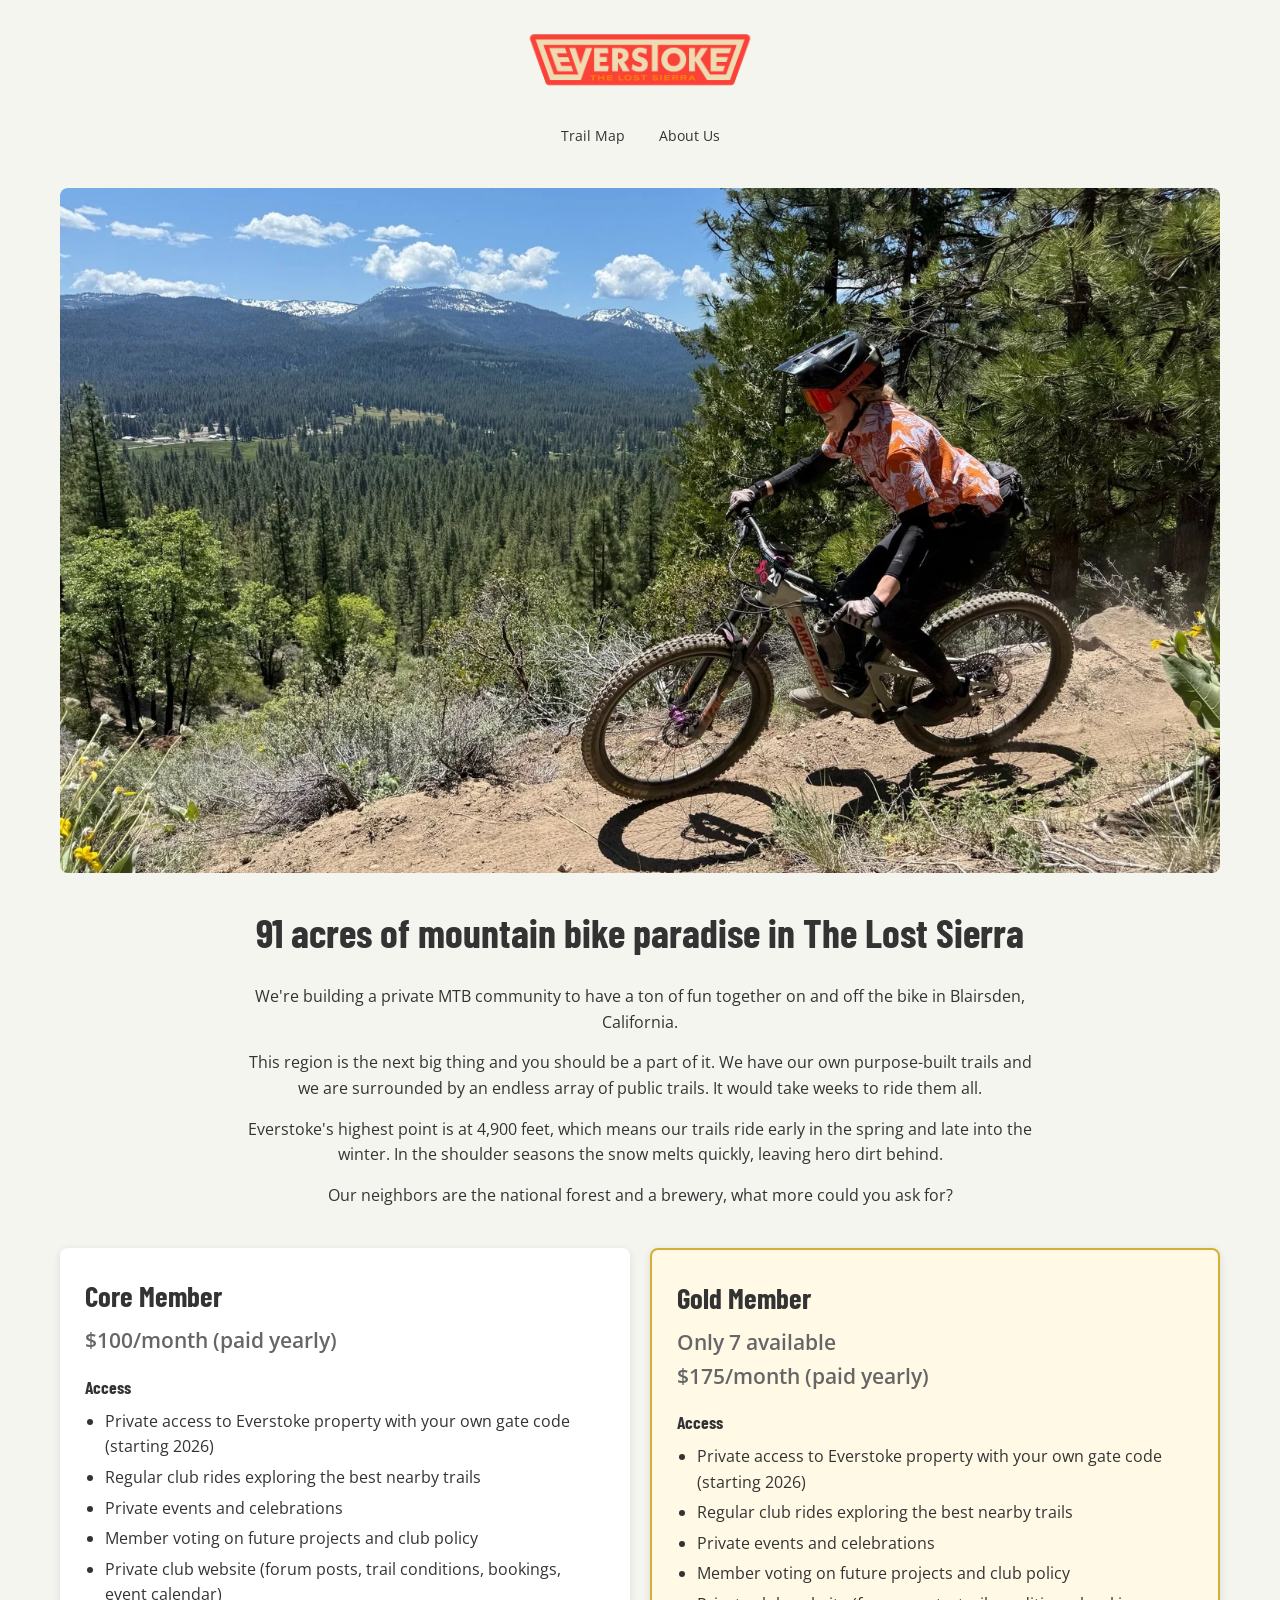
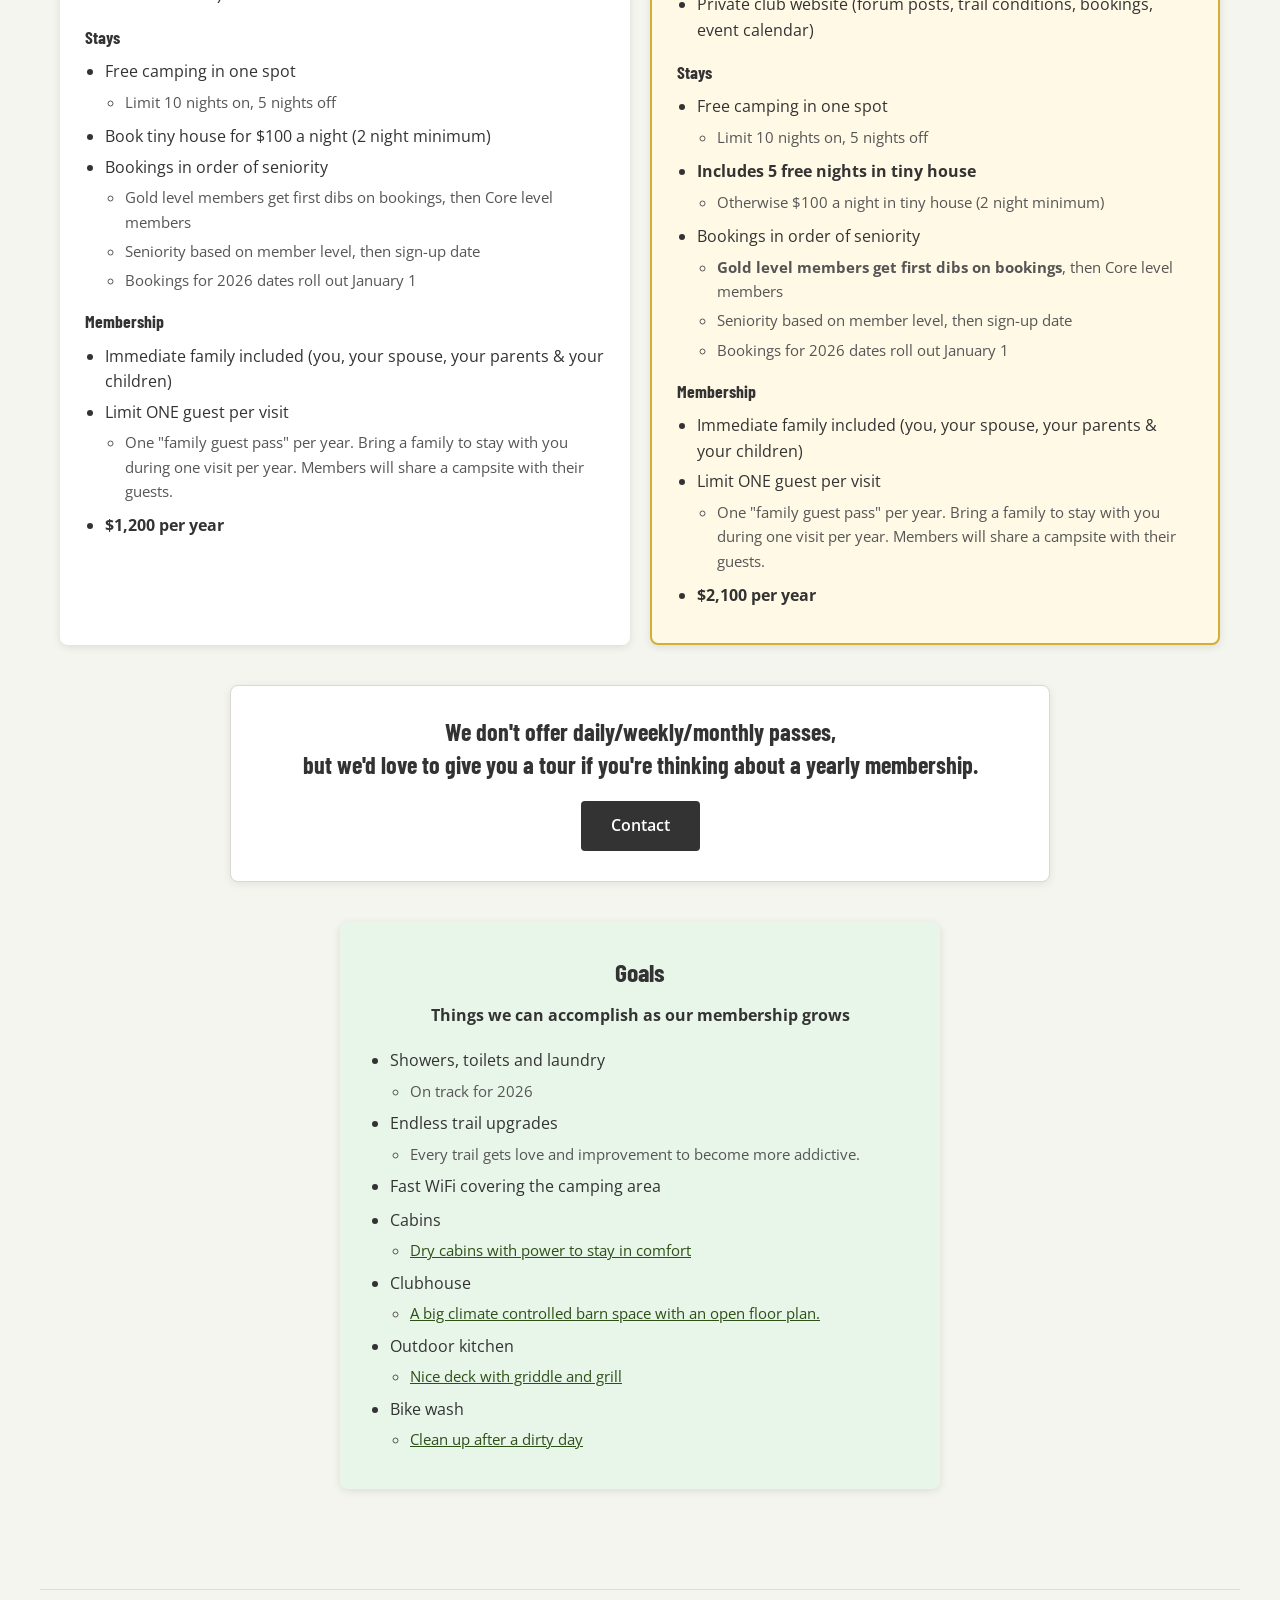
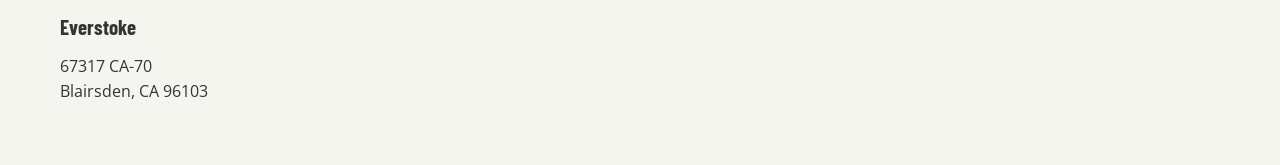
==== index.html @ f6ead0be "Shorten membership CTA copy" ====
<!DOCTYPE html>
<html lang="en">
<head>
    <meta charset="utf-8">
    <meta name="viewport" content="width=device-width, initial-scale=1">
    <title>EVERSTOKE - Mountain Biking in The Lost Sierra</title>
    
    <!-- SEO -->
    <meta name="description" content="Everstoke is 91 acres of mountain biking paradise in the heart of The Lost Sierra.">
    <link rel="canonical" href="https://everstoke.bike">
    
    <!-- Open Graph -->
    <meta property="og:title" content="EVERSTOKE - Mountain Biking in The Lost Sierra">
    <meta property="og:description" content="Everstoke is 91 acres of mountain biking paradise in the heart of The Lost Sierra.">
    <meta property="og:url" content="https://everstoke.bike">
    <meta property="og:type" content="website">
    <meta property="og:image" content="https://everstoke.bike/images/logo.png">
    
    <!-- Favicon -->
    <link rel="icon" type="image/x-icon" href="images/favicon.ico">
    
    <!-- Styles -->
    <link rel="stylesheet" href="css/style.css">
</head>
<body>
    <header>
        <a href="/" class="logo">
            <img src="images/logo.png" alt="Everstoke">
        </a>
        <nav>
            <a href="https://www.trailforks.com/region/everstoke-62949/" target="_blank">Trail Map</a>
            <a href="pages/about.html">About Us</a>
        </nav>
    </header>

    <main>
        <section class="hero">
            <img src="images/IMG_2230.jpg" alt="Mountain biking at Everstoke">
            <h1>91 acres of mountain bike paradise in The Lost Sierra</h1>
            <p>We're building a private MTB community to have a ton of fun together on and off the bike in Blairsden, California.</p>
            <p>This region is the next big thing and you should be a part of it. We have our own purpose-built trails and we are surrounded by an endless array of public trails. It would take weeks to ride them all.</p>
            <p>Everstoke's highest point is at 4,900 feet, which means our trails ride early in the spring and late into the winter. In the shoulder seasons the snow melts quickly, leaving hero dirt behind.</p>
            <p>Our neighbors are the national forest and a brewery, what more could you ask for?</p>
        </section>

        <div class="membership-grid">
            <div class="membership-card">
                <h2>Core Member</h2>
                <div class="price">$100/month (paid yearly)</div>
                
                <h4>Access</h4>
                <ul>
                    <li>Private access to Everstoke property with your own gate code (starting 2026)</li>
                    <li>Regular club rides exploring the best nearby trails</li>
                    <li>Private events and celebrations</li>
                    <li>Member voting on future projects and club policy</li>
                    <li>Private club website (forum posts, trail conditions, bookings, event calendar)</li>
                </ul>
                
                <h4>Stays</h4>
                <ul>
                    <li>Free camping in one spot
                        <ul><li>Limit 10 nights on, 5 nights off</li></ul>
                    </li>
                    <li>Book tiny house for $100 a night (2 night minimum)</li>
                    <li>Bookings in order of seniority
                        <ul>
                            <li>Gold level members get first dibs on bookings, then Core level members</li>
                            <li>Seniority based on member level, then sign-up date</li>
                            <li>Bookings for 2026 dates roll out January 1</li>
                        </ul>
                    </li>
                </ul>
                
                <h4>Membership</h4>
                <ul>
                    <li>Immediate family included (you, your spouse, your parents & your children)</li>
                    <li>Limit ONE guest per visit
                        <ul><li>One "family guest pass" per year. Bring a family to stay with you during one visit per year. Members will share a campsite with their guests.</li></ul>
                    </li>
                    <li><strong>$1,200 per year</strong></li>
                </ul>
            </div>

            <div class="membership-card gold">
                <h2>Gold Member</h2>
                <div class="price">Only 7 available<br>$175/month (paid yearly)</div>
                
                <h4>Access</h4>
                <ul>
                    <li>Private access to Everstoke property with your own gate code (starting 2026)</li>
                    <li>Regular club rides exploring the best nearby trails</li>
                    <li>Private events and celebrations</li>
                    <li>Member voting on future projects and club policy</li>
                    <li>Private club website (forum posts, trail conditions, bookings, event calendar)</li>
                </ul>
                
                <h4>Stays</h4>
                <ul>
                    <li>Free camping in one spot
                        <ul><li>Limit 10 nights on, 5 nights off</li></ul>
                    </li>
                    <li><strong>Includes 5 free nights in tiny house</strong>
                        <ul><li>Otherwise $100 a night in tiny house (2 night minimum)</li></ul>
                    </li>
                    <li>Bookings in order of seniority
                        <ul>
                            <li><strong>Gold level members get first dibs on bookings</strong>, then Core level members</li>
                            <li>Seniority based on member level, then sign-up date</li>
                            <li>Bookings for 2026 dates roll out January 1</li>
                        </ul>
                    </li>
                </ul>
                
                <h4>Membership</h4>
                <ul>
                    <li>Immediate family included (you, your spouse, your parents & your children)</li>
                    <li>Limit ONE guest per visit
                        <ul><li>One "family guest pass" per year. Bring a family to stay with you during one visit per year. Members will share a campsite with their guests.</li></ul>
                    </li>
                    <li><strong>$2,100 per year</strong></li>
                </ul>
            </div>
        </div>

        <section class="cta">
            <h3>We don't offer daily/weekly/monthly passes,<br>but we'd love to give you a tour if you're thinking about a yearly membership.</h3>
            <a href="https://docs.google.com/forms/d/e/1FAIpQLSf7CHN2m8MtZYjCCEbHvhwl1M4eMPBb4FM1vhRa4easo-5mBw/viewform?usp=header" class="button" target="_blank" rel="noopener">Contact</a>
        </section>

        <section class="goals">
            <h3>Goals</h3>
            <p><strong>Things we can accomplish as our membership grows</strong></p>
            <ul>
                <li>Showers, toilets and laundry
                    <ul><li>On track for 2026</li></ul>
                </li>
                <li>Endless trail upgrades
                    <ul><li>Every trail gets love and improvement to become more addictive.</li></ul>
                </li>
                <li>Fast WiFi covering the camping area</li>
                <li>Cabins
                    <ul><li><a href="pages/cabin-vision-board.html">Dry cabins with power to stay in comfort</a></li></ul>
                </li>
                <li>Clubhouse
                    <ul><li><a href="pages/clubhouse-vision-board.html">A big climate controlled barn space with an open floor plan.</a></li></ul>
                </li>
                <li>Outdoor kitchen
                    <ul><li><a href="pages/outdoor-kitchen-vision-board.html">Nice deck with griddle and grill</a></li></ul>
                </li>
                <li>Bike wash
                    <ul><li><a href="pages/bike-wash-vision-board.html">Clean up after a dirty day</a></li></ul>
                </li>
            </ul>
        </section>
    </main>

    <footer>
        <h3>Everstoke</h3>
        <p>67317 CA-70<br>Blairsden, CA 96103</p>
    </footer>

</body>
</html>
---- css/style.css ----
/* Everstoke Site Styles */
@import url('https://fonts.googleapis.com/css2?family=Barlow+Condensed:wght@500;600;700&family=Open+Sans:wght@400;600&display=swap');

* { box-sizing: border-box; margin: 0; padding: 0; }

body {
    font-family: 'Open Sans', -apple-system, BlinkMacSystemFont, sans-serif;
    line-height: 1.6;
    color: #333;
    background: #f5f5f0;
}

h1, h2, h3, h4 {
    font-family: 'Barlow Condensed', sans-serif;
    font-weight: 700;
}

a { color: #2d5016; }

/* Header */
header {
    background: #f5f5f0;
    padding: 20px;
    display: flex;
    flex-direction: column;
    align-items: center;
    max-width: 1200px;
    margin: 0 auto;
}

.logo img { height: 80px; }

nav {
    margin-top: 15px;
}

nav a {
    font-family: 'Open Sans', sans-serif;
    text-decoration: none;
    color: #333;
    margin: 0 15px;
    font-size: 14px;
}

nav a:hover { text-decoration: underline; }

/* Main content */
main {
    max-width: 1200px;
    margin: 0 auto;
    padding: 20px;
}

/* Hero */
.hero {
    text-align: center;
    margin-bottom: 40px;
}

.hero img {
    width: 100%;
    border-radius: 8px;
    margin-bottom: 20px;
}

.hero h1 {
    font-size: 2.5em;
    margin-bottom: 20px;
    color: #333;
}

.hero p {
    margin-bottom: 15px;
    max-width: 800px;
    margin-left: auto;
    margin-right: auto;
}

/* Content sections */
.content {
    background: white;
    padding: 30px;
    border-radius: 8px;
    box-shadow: 0 2px 8px rgba(0,0,0,0.1);
    margin: 20px 0;
}

.content h1, .content h2 {
    text-align: center;
    margin-bottom: 20px;
}

.content p {
    margin-bottom: 15px;
}

/* Membership cards */
.membership-grid {
    display: grid;
    grid-template-columns: 1fr 1fr;
    gap: 20px;
    margin: 40px 0;
}

@media (max-width: 700px) {
    .membership-grid { grid-template-columns: 1fr; }
}

.membership-card {
    background: white;
    padding: 25px;
    border-radius: 8px;
    box-shadow: 0 2px 8px rgba(0,0,0,0.1);
}

.membership-card.gold {
    background: #fff9e6;
    border: 2px solid #d4af37;
}

.membership-card h2 {
    font-size: 1.8em;
    margin-bottom: 5px;
}

.membership-card .price {
    font-size: 1.3em;
    font-weight: 600;
    color: #666;
    margin-bottom: 15px;
}

.membership-card h4 {
    margin-top: 15px;
    margin-bottom: 8px;
    font-size: 1.1em;
}

.membership-card ul {
    margin-left: 20px;
    margin-bottom: 10px;
}

.membership-card li { margin-bottom: 5px; }

.membership-card ul ul {
    margin-top: 5px;
    font-size: 0.95em;
    color: #555;
}

/* CTA */
.cta {
    background: white;
    border: 1px solid #ddd8cf;
    border-radius: 8px;
    box-shadow: 0 2px 8px rgba(0,0,0,0.08);
    max-width: 820px;
    text-align: center;
    margin: 40px auto;
    padding: 30px 24px;
}

.cta h3 {
    font-size: 1.5em;
    line-height: 1.35;
    margin-bottom: 20px;
    max-width: 760px;
    margin-left: auto;
    margin-right: auto;
    text-wrap: balance;
}

@media (max-width: 600px) {
    .cta {
        padding: 24px 18px;
    }
}

.button {
    display: inline-block;
    background: #333;
    color: white;
    padding: 12px 30px;
    text-decoration: none;
    border-radius: 4px;
    font-weight: 600;
}

.button:hover { background: #555; }

/* Goals */
.goals {
    background: #e8f5e9;
    padding: 30px;
    border-radius: 8px;
    box-shadow: 0 2px 8px rgba(0,0,0,0.1);
    margin: 40px auto;
    max-width: 600px;
}

.goals h3 {
    text-align: center;
    font-size: 1.6em;
    margin-bottom: 10px;
}

.goals > p {
    text-align: center;
    margin-bottom: 20px;
}

.goals ul { margin-left: 20px; }
.goals li { margin-bottom: 8px; }
.goals ul ul {
    margin-top: 5px;
    font-size: 0.95em;
    color: #555;
}

/* Image grid */
.image-grid {
    display: grid;
    grid-template-columns: repeat(auto-fit, minmax(250px, 1fr));
    gap: 15px;
    margin: 20px 0;
}

.image-grid img {
    width: 100%;
    border-radius: 8px;
}

/* Footer */
footer {
    max-width: 1200px;
    margin: 40px auto;
    padding: 20px;
    border-top: 1px solid #ddd;
}

footer h3 {
    font-size: 1.3em;
    margin-bottom: 10px;
}

/* Responsive video embed */
.video-wrapper {
    position: relative;
    width: 100%;
    padding-bottom: 56.25%; /* 16:9 aspect ratio */
    height: 0;
    overflow: hidden;
}

.video-wrapper iframe {
    position: absolute;
    top: 0;
    left: 0;
    width: 100%;
    height: 100%;
}

/* Back link */
.back-link {
    display: inline-block;
    margin-bottom: 20px;
    color: #666;
    text-decoration: none;
}

.back-link:hover { text-decoration: underline; }
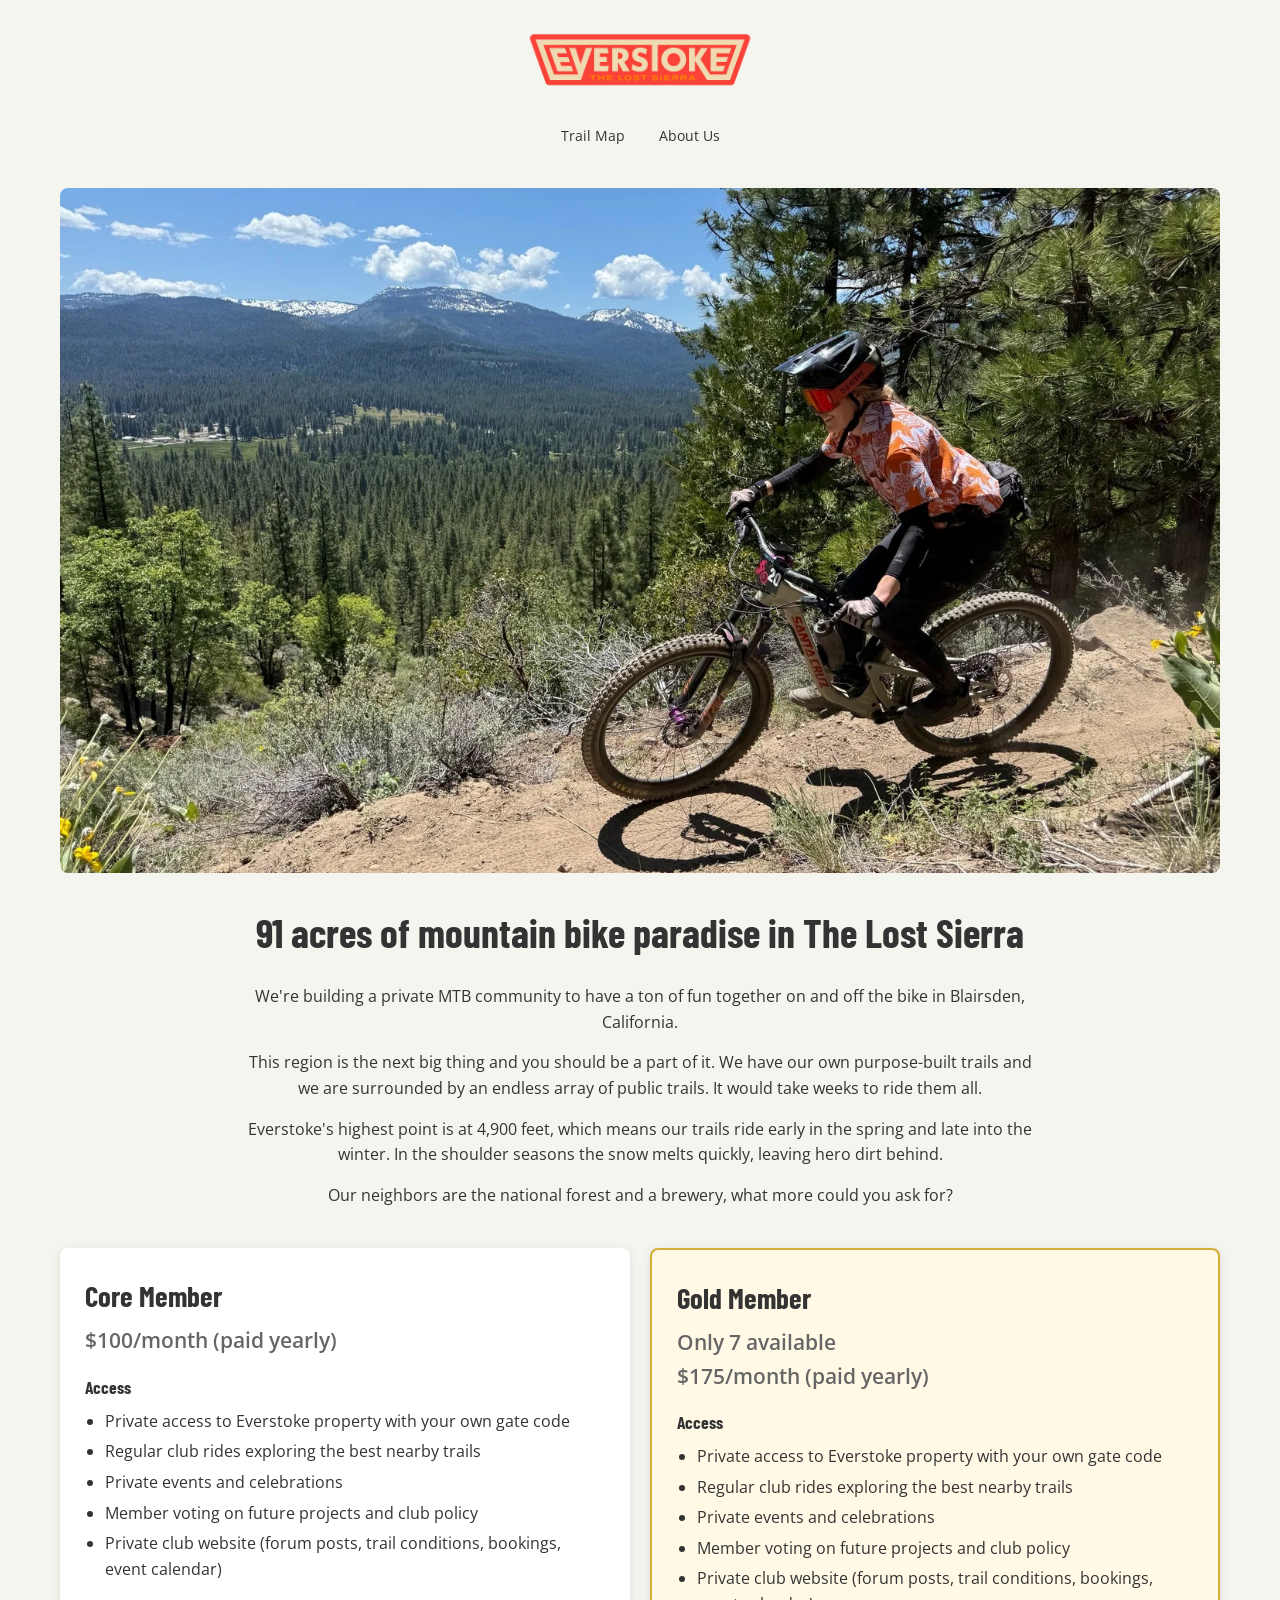
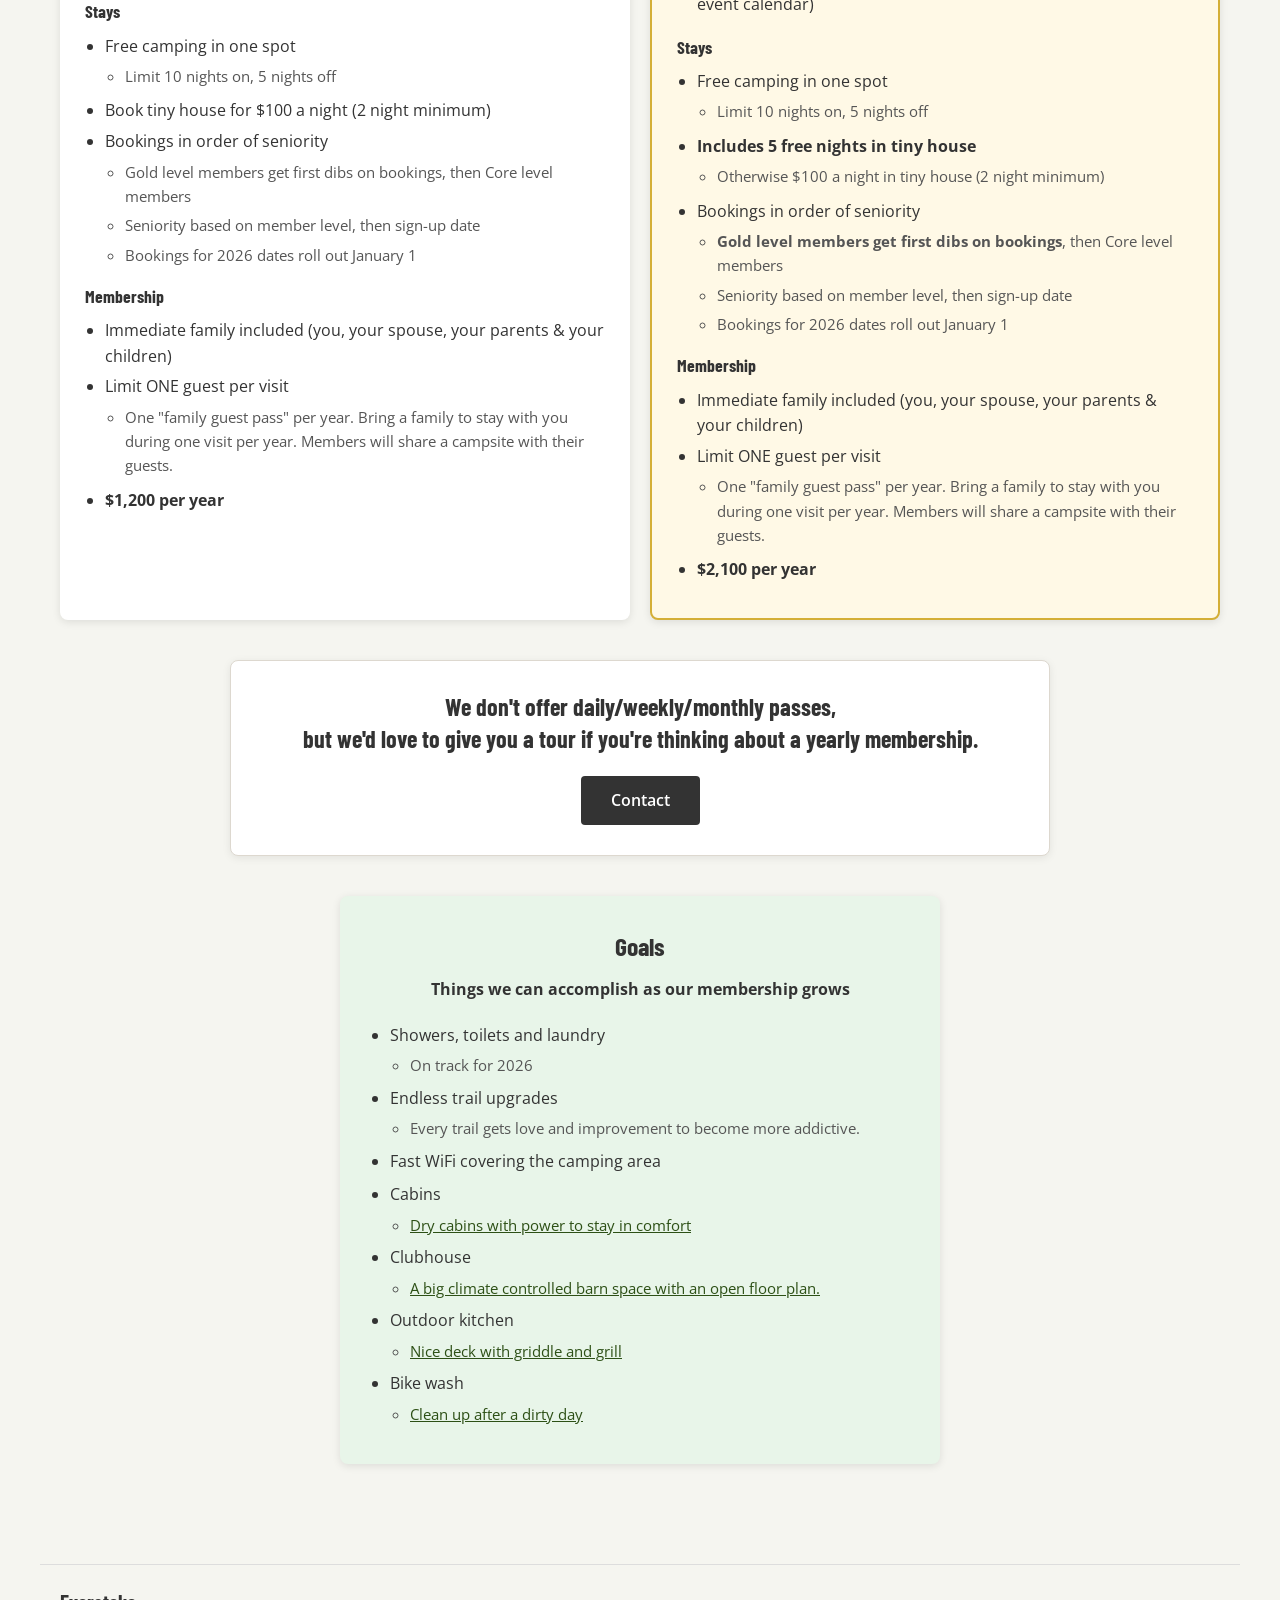
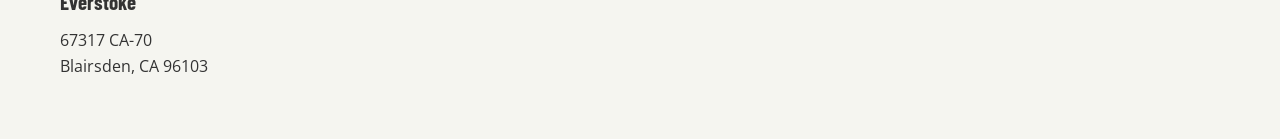
==== commit dd7dccdb: "Remove gate access start date" ====
--- a/index.html
+++ b/index.html
@@ -50,7 +50,7 @@
                 
                 <h4>Access</h4>
                 <ul>
-                    <li>Private access to Everstoke property with your own gate code (starting 2026)</li>
+                    <li>Private access to Everstoke property with your own gate code</li>
                     <li>Regular club rides exploring the best nearby trails</li>
                     <li>Private events and celebrations</li>
                     <li>Member voting on future projects and club policy</li>
@@ -88,7 +88,7 @@
                 
                 <h4>Access</h4>
                 <ul>
-                    <li>Private access to Everstoke property with your own gate code (starting 2026)</li>
+                    <li>Private access to Everstoke property with your own gate code</li>
                     <li>Regular club rides exploring the best nearby trails</li>
                     <li>Private events and celebrations</li>
                     <li>Member voting on future projects and club policy</li>
@@ -125,7 +125,7 @@
 
         <section class="cta">
             <h3>We don't offer daily/weekly/monthly passes,<br>but we'd love to give you a tour if you're thinking about a yearly membership.</h3>
-            <a href="https://docs.google.com/forms/d/e/1FAIpQLSf7CHN2m8MtZYjCCEbHvhwl1M4eMPBb4FM1vhRa4easo-5mBw/viewform?usp=header" class="button" target="_blank" rel="noopener">Contact</a>
+            <a href="https://docs.google.com/forms/d/e/1FAIpQLSf7CHN2m8MtZYjCCEbHvhwl1M4eMPBb4FM1vhRa4easo-5mBw/viewform?usp=header" class="button" id="contact-button" target="_blank" rel="noopener">Contact</a>
         </section>
 
         <section class="goals">
@@ -160,5 +160,45 @@
         <p>67317 CA-70<br>Blairsden, CA 96103</p>
     </footer>
 
+    <dialog class="contact-modal" id="contact-modal" aria-labelledby="contact-modal-title">
+        <button class="contact-modal__close" type="button" aria-label="Close contact message">&times;</button>
+        <div class="contact-modal__content">
+            <p class="contact-modal__eyebrow">Before you contact us</p>
+            <h2 id="contact-modal-title">Seriously, ALL WE DO IS YEARLY MEMBERSHIPS!</h2>
+            <p>We appreciate your interest, but if you're not contacting us about a yearly membership we won't be able to help you.</p>
+            <p><strong>If you're thinking about a yearly membership we would love to give you a tour!</strong></p>
+            <div class="contact-modal__actions">
+                <a href="https://docs.google.com/forms/d/e/1FAIpQLSf7CHN2m8MtZYjCCEbHvhwl1M4eMPBb4FM1vhRa4easo-5mBw/viewform?usp=header" class="contact-modal__continue" target="_blank" rel="noopener">Contact</a>
+            </div>
+        </div>
+    </dialog>
+
+    <script>
+        const contactButton = document.querySelector('#contact-button');
+        const contactModal = document.querySelector('#contact-modal');
+        const modalCloseButtons = contactModal.querySelectorAll('.contact-modal__close');
+
+        contactButton.addEventListener('click', (event) => {
+            if (typeof contactModal.showModal !== 'function') return;
+
+            event.preventDefault();
+            contactModal.showModal();
+            document.body.classList.add('modal-open');
+        });
+
+        modalCloseButtons.forEach((button) => {
+            button.addEventListener('click', () => contactModal.close());
+        });
+
+        contactModal.addEventListener('click', (event) => {
+            if (event.target === contactModal) contactModal.close();
+        });
+
+        contactModal.addEventListener('close', () => {
+            document.body.classList.remove('modal-open');
+            contactButton.focus();
+        });
+    </script>
+
 </body>
 </html>
--- a/css/style.css
+++ b/css/style.css
@@ -189,6 +189,109 @@
 
 .button:hover { background: #555; }
 
+/* Contact modal */
+body.modal-open { overflow: hidden; }
+
+.contact-modal {
+    width: min(760px, calc(100% - 32px));
+    max-height: calc(100vh - 32px);
+    margin: auto;
+    padding: 0;
+    overflow: auto;
+    color: white;
+    background: #c81717;
+    border: 4px solid #8f0909;
+    border-radius: 12px;
+    box-shadow: 0 24px 80px rgba(0,0,0,0.55);
+}
+
+.contact-modal::backdrop {
+    background: rgba(20, 0, 0, 0.78);
+    backdrop-filter: blur(4px);
+}
+
+.contact-modal__content {
+    padding: 58px 56px 52px;
+    text-align: center;
+}
+
+.contact-modal__eyebrow {
+    margin-bottom: 12px;
+    font-family: 'Barlow Condensed', sans-serif;
+    font-size: 1rem;
+    font-weight: 700;
+    letter-spacing: 0.12em;
+    text-transform: uppercase;
+}
+
+.contact-modal h2 {
+    max-width: 620px;
+    margin: 0 auto 24px;
+    font-size: clamp(2.25rem, 6vw, 4.25rem);
+    line-height: 0.98;
+    text-wrap: balance;
+}
+
+.contact-modal__content > p:not(.contact-modal__eyebrow) {
+    max-width: 600px;
+    margin: 0 auto 18px;
+    font-size: clamp(1.1rem, 2.5vw, 1.45rem);
+    line-height: 1.45;
+    text-wrap: balance;
+}
+
+.contact-modal__close {
+    position: absolute;
+    top: 12px;
+    right: 16px;
+    width: 44px;
+    height: 44px;
+    color: white;
+    background: transparent;
+    border: 0;
+    border-radius: 50%;
+    font-size: 2.25rem;
+    line-height: 1;
+    cursor: pointer;
+}
+
+.contact-modal__close:hover,
+.contact-modal__close:focus-visible {
+    background: rgba(0,0,0,0.18);
+}
+
+.contact-modal__actions {
+    display: flex;
+    flex-direction: column;
+    align-items: center;
+    gap: 12px;
+    margin-top: 30px;
+}
+
+.contact-modal__continue {
+    display: inline-block;
+    padding: 14px 24px;
+    color: #8f0909;
+    background: white;
+    border: 2px solid white;
+    border-radius: 5px;
+    font-weight: 700;
+    line-height: 1.35;
+    text-decoration: none;
+}
+
+.contact-modal__continue:hover,
+.contact-modal__continue:focus-visible {
+    color: white;
+    background: #8f0909;
+}
+
+@media (max-width: 600px) {
+    .contact-modal__content {
+        padding: 54px 22px 36px;
+    }
+}
+
 /* Goals */
 .goals {
     background: #e8f5e9;
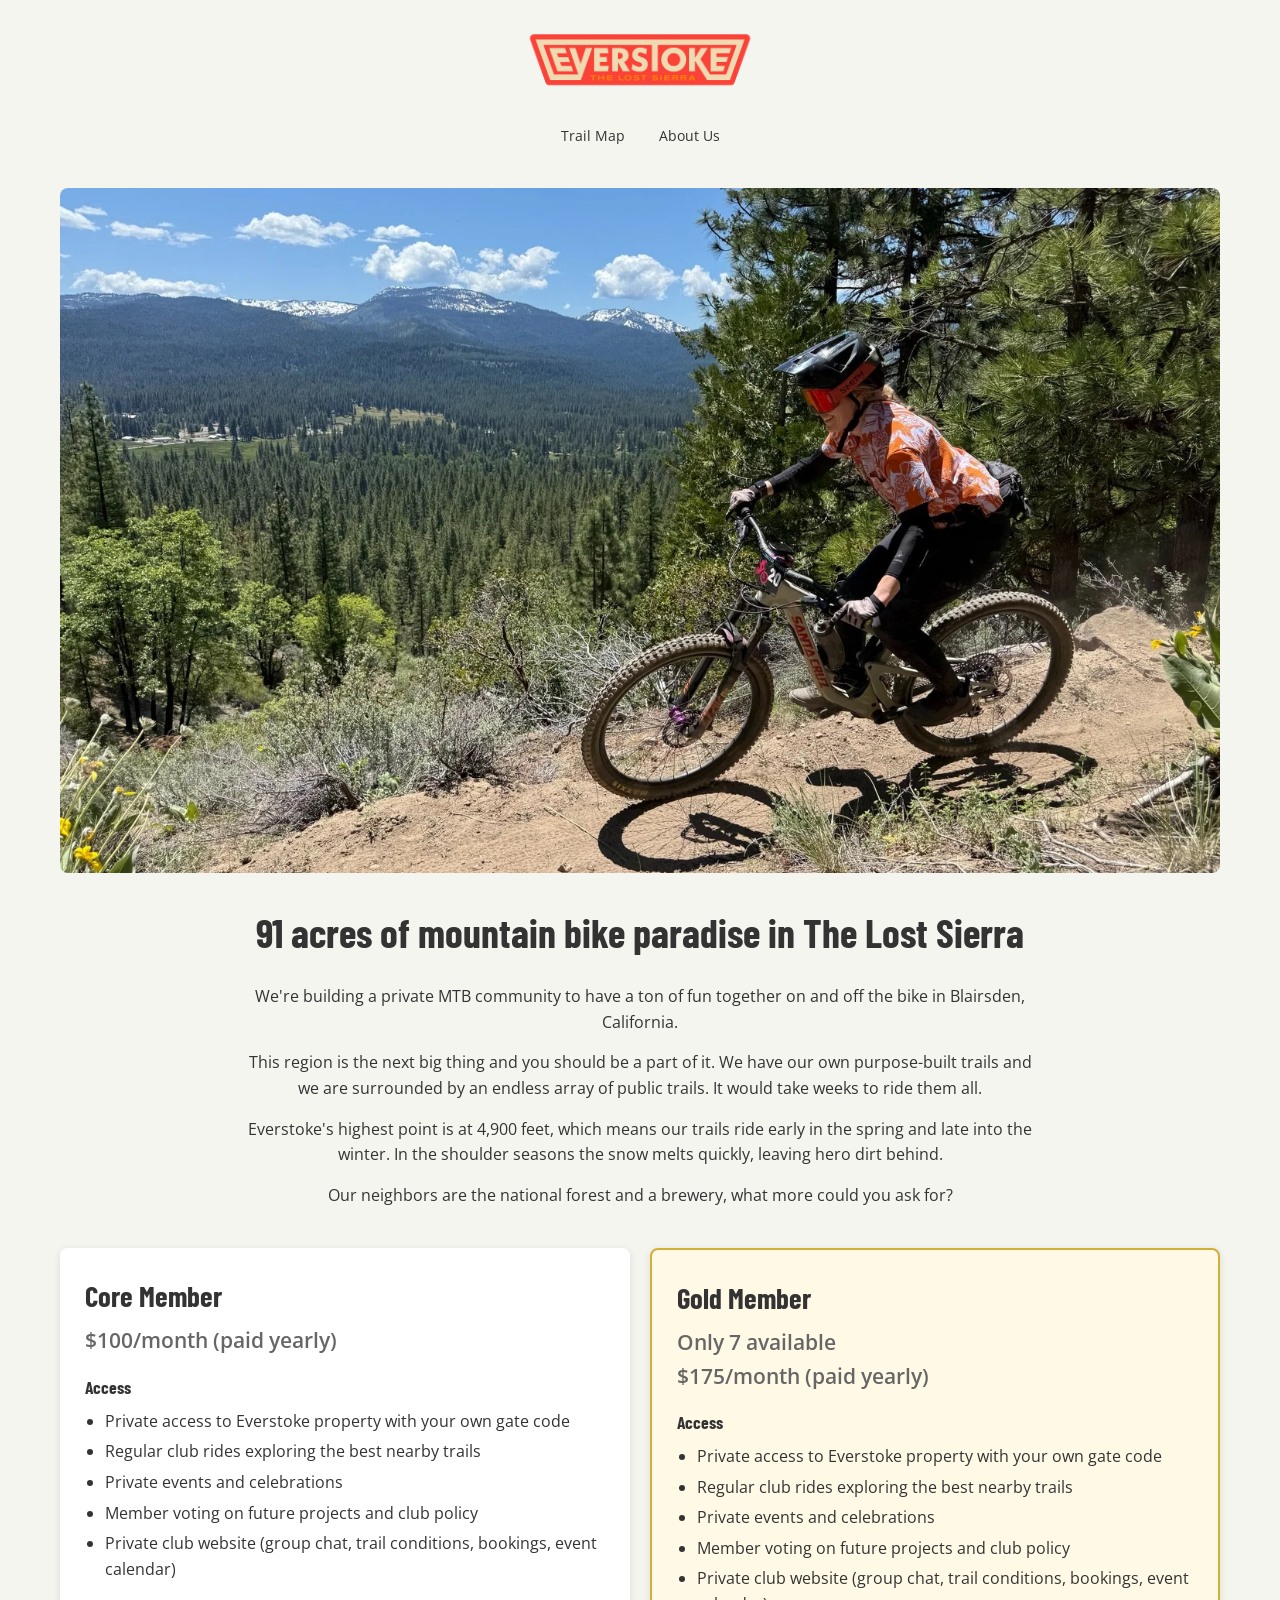
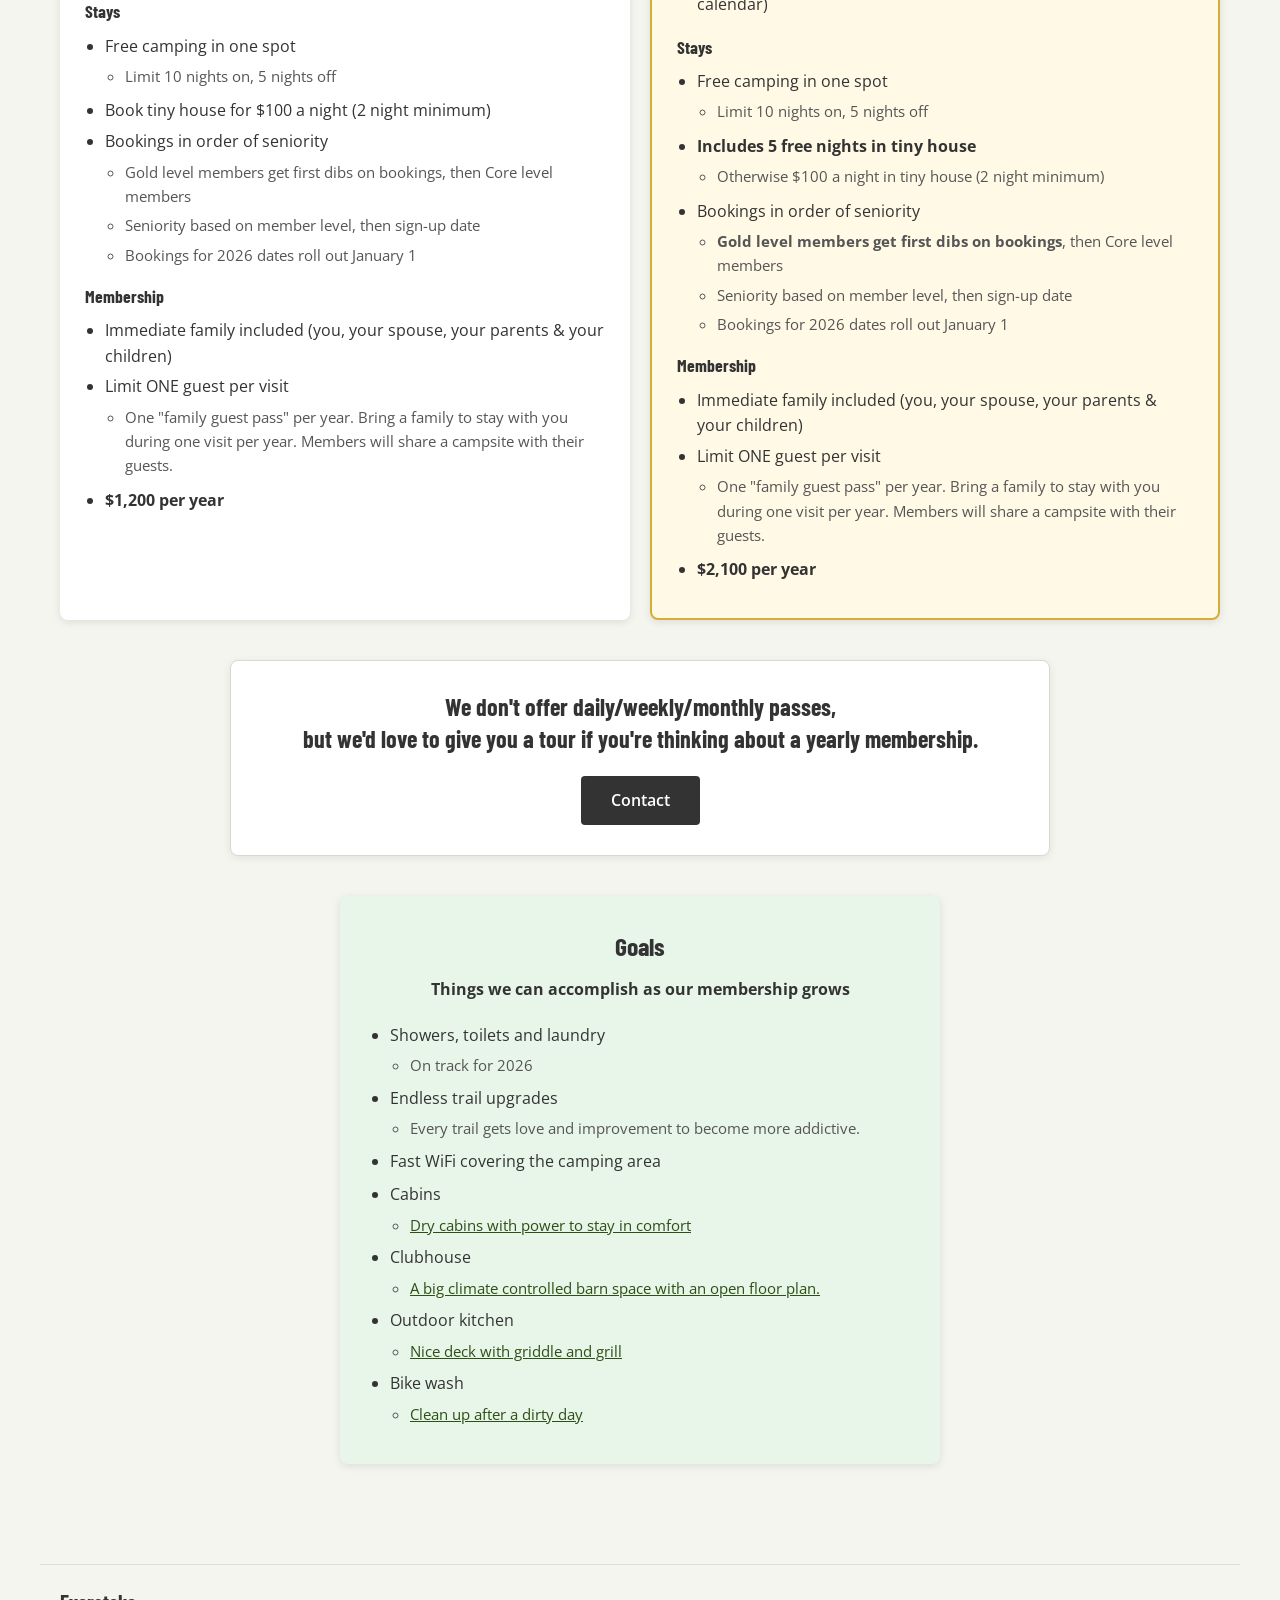
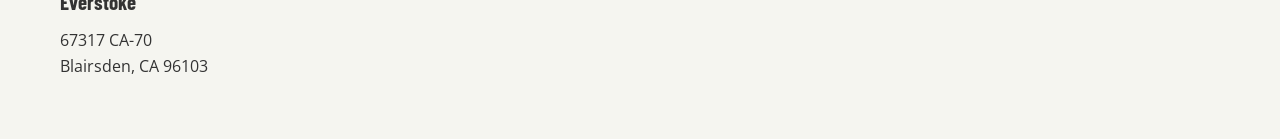
==== commit a4785f75: "Update private club website benefit" ====
--- a/index.html
+++ b/index.html
@@ -54,7 +54,7 @@
                     <li>Regular club rides exploring the best nearby trails</li>
                     <li>Private events and celebrations</li>
                     <li>Member voting on future projects and club policy</li>
-                    <li>Private club website (forum posts, trail conditions, bookings, event calendar)</li>
+                    <li>Private club website (group chat, trail conditions, bookings, event calendar)</li>
                 </ul>
                 
                 <h4>Stays</h4>
@@ -92,7 +92,7 @@
                     <li>Regular club rides exploring the best nearby trails</li>
                     <li>Private events and celebrations</li>
                     <li>Member voting on future projects and club policy</li>
-                    <li>Private club website (forum posts, trail conditions, bookings, event calendar)</li>
+                    <li>Private club website (group chat, trail conditions, bookings, event calendar)</li>
                 </ul>
                 
                 <h4>Stays</h4>
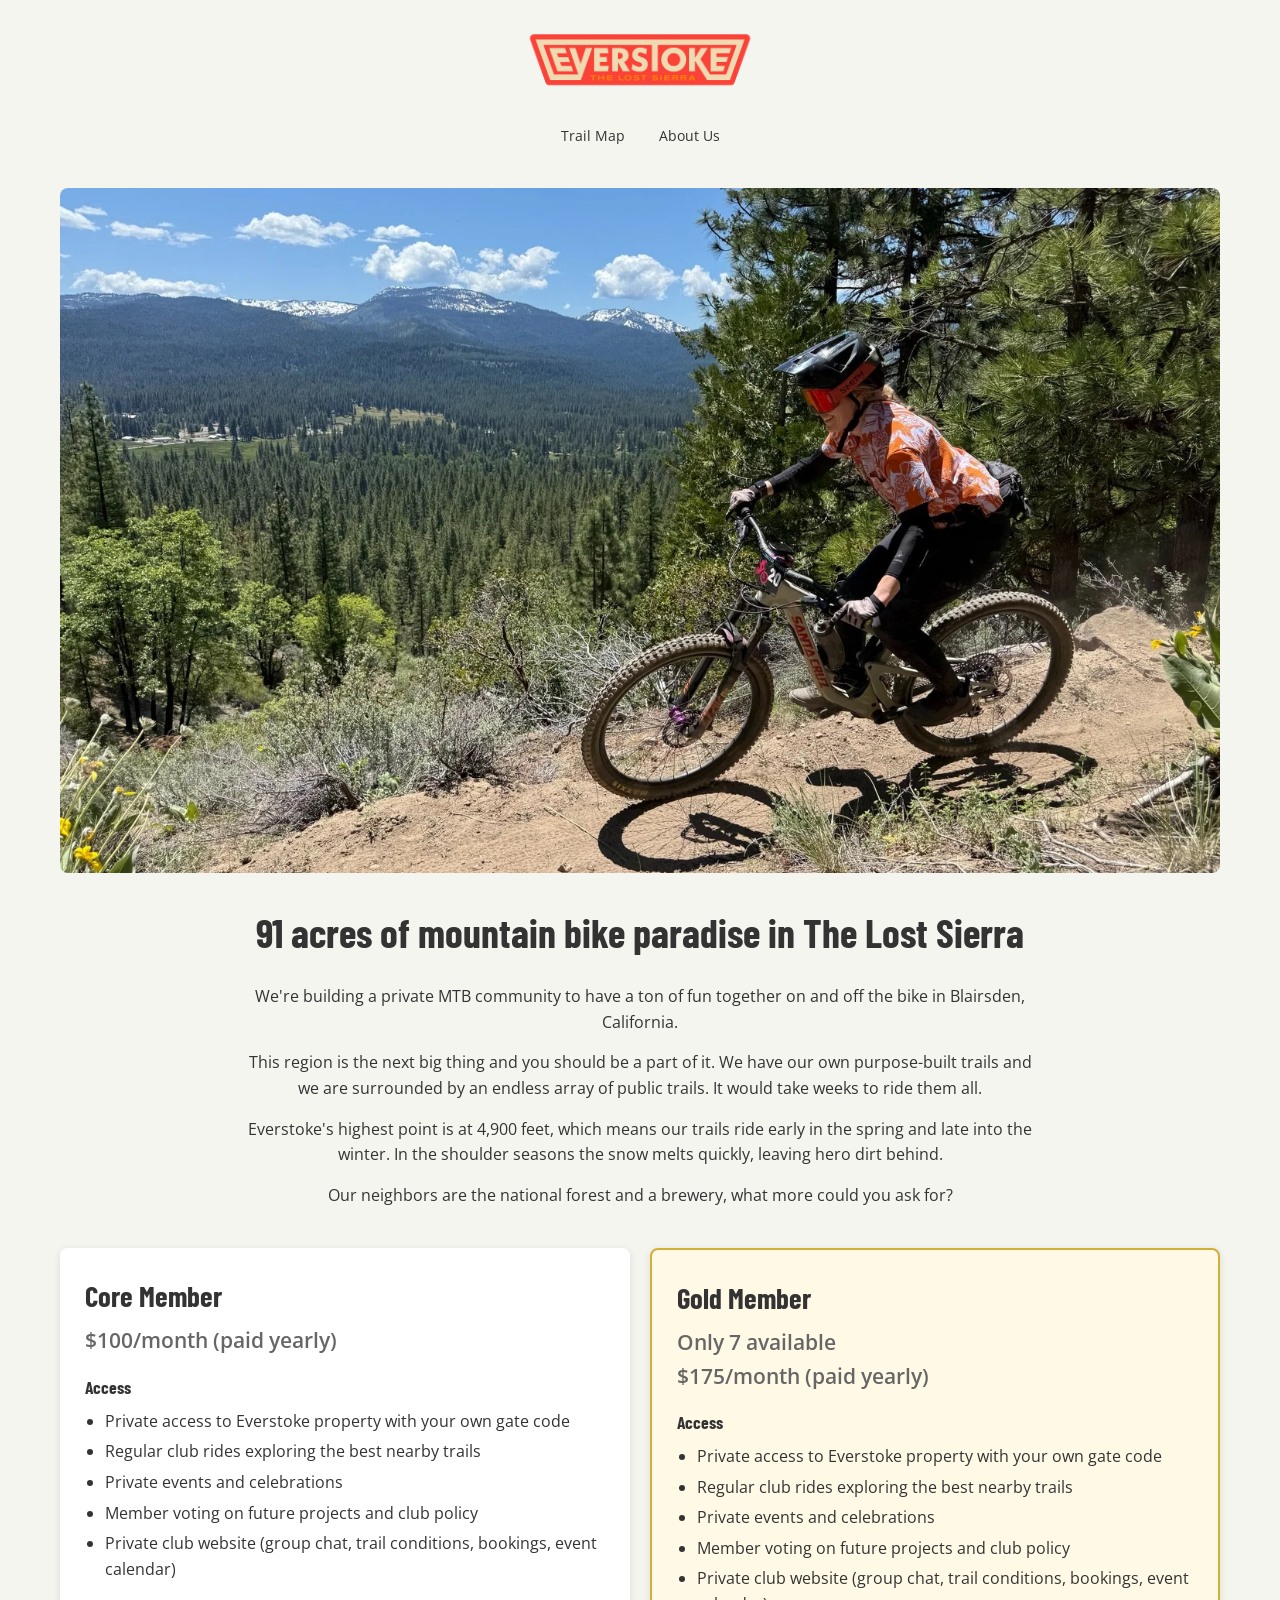
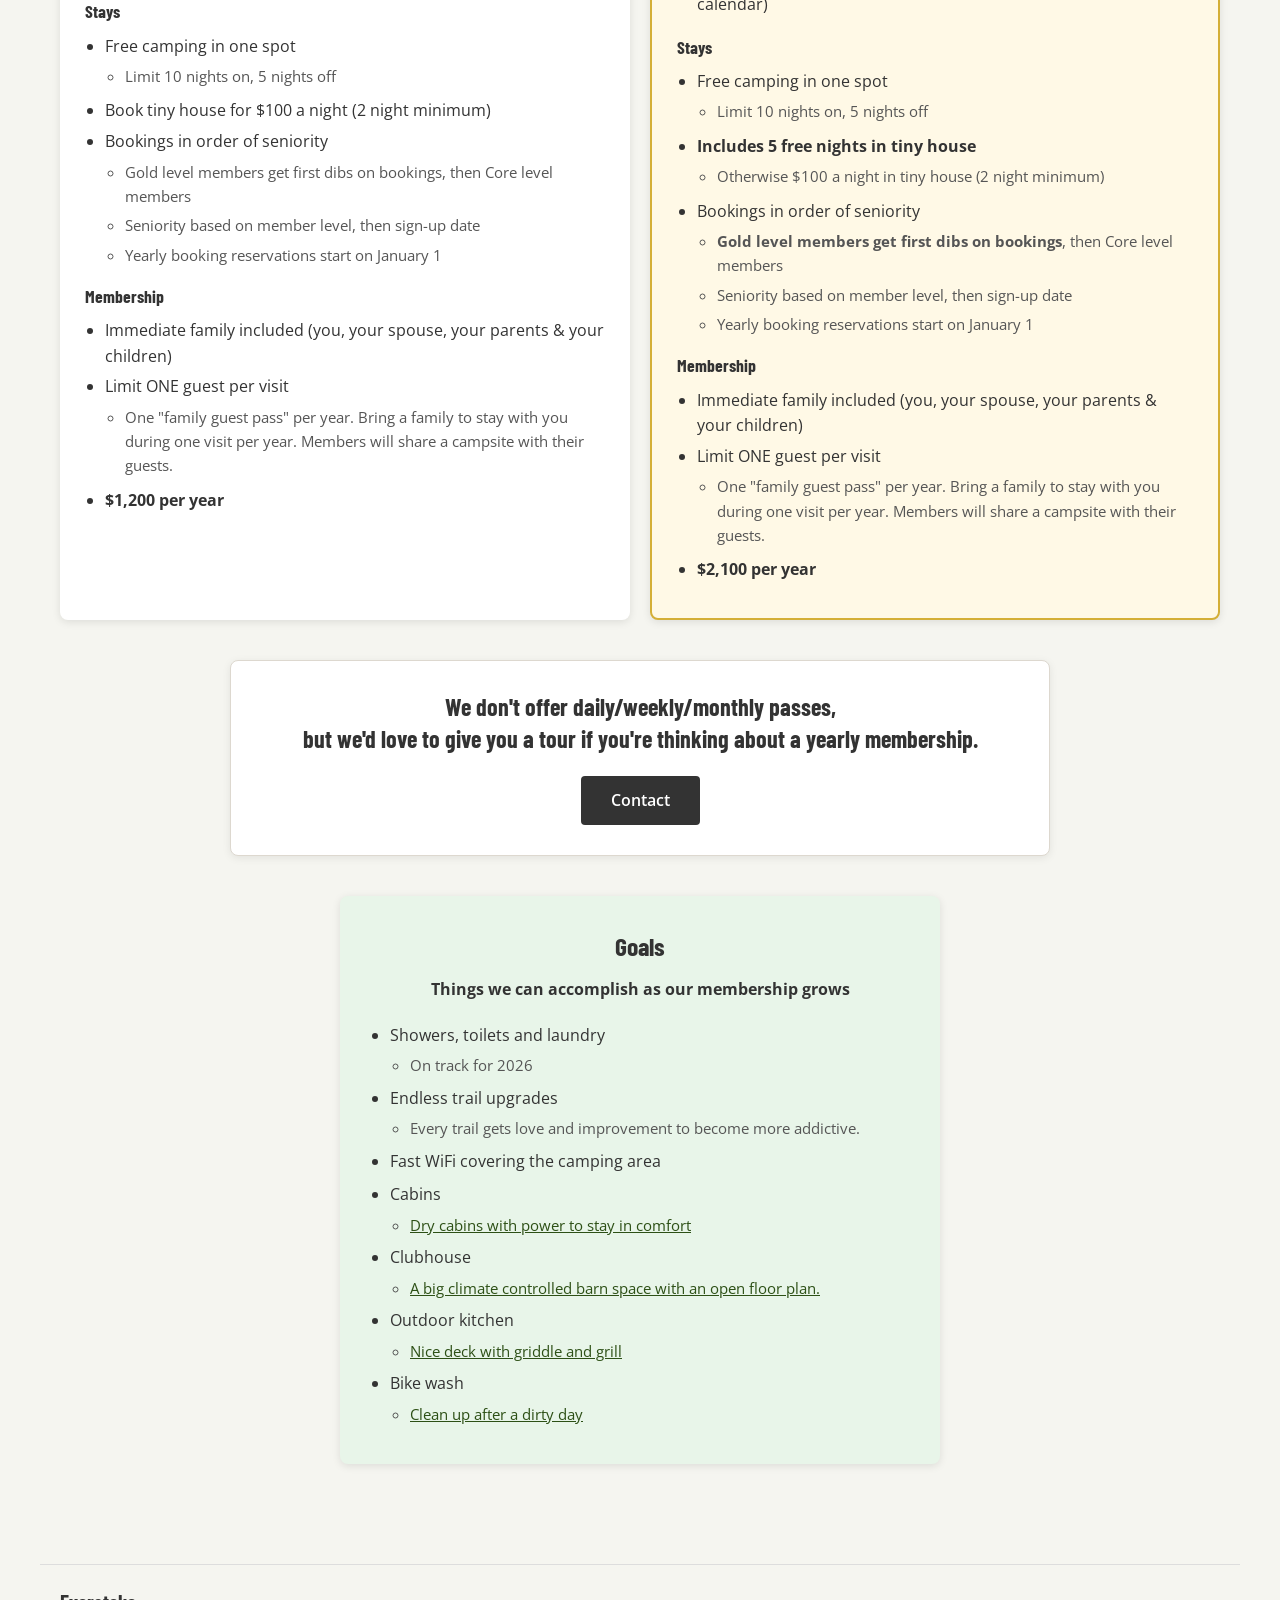
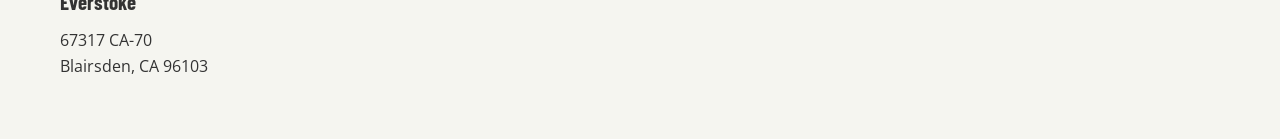
==== commit b6cd158b: "Update yearly booking reservation wording" ====
--- a/index.html
+++ b/index.html
@@ -67,7 +67,7 @@
                         <ul>
                             <li>Gold level members get first dibs on bookings, then Core level members</li>
                             <li>Seniority based on member level, then sign-up date</li>
-                            <li>Bookings for 2026 dates roll out January 1</li>
+                            <li>Yearly booking reservations start on January 1</li>
                         </ul>
                     </li>
                 </ul>
@@ -107,7 +107,7 @@
                         <ul>
                             <li><strong>Gold level members get first dibs on bookings</strong>, then Core level members</li>
                             <li>Seniority based on member level, then sign-up date</li>
-                            <li>Bookings for 2026 dates roll out January 1</li>
+                            <li>Yearly booking reservations start on January 1</li>
                         </ul>
                     </li>
                 </ul>
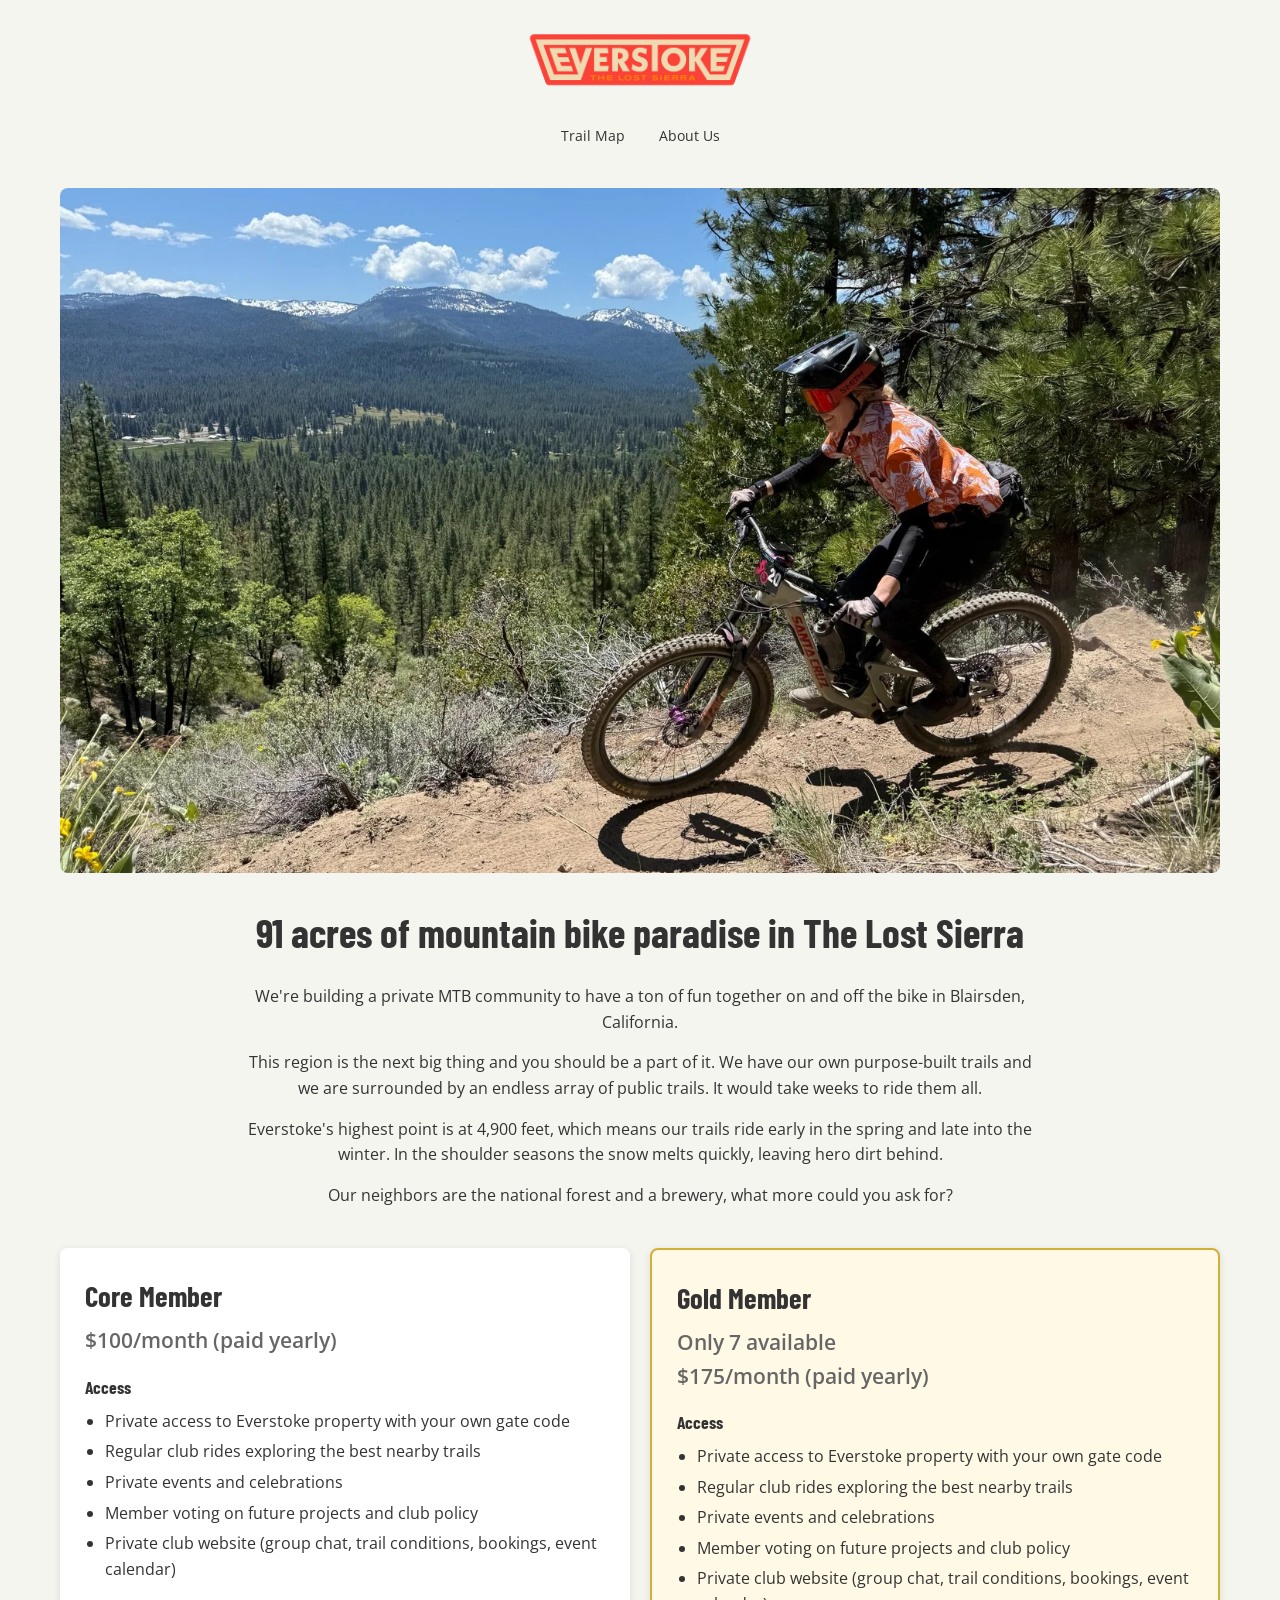
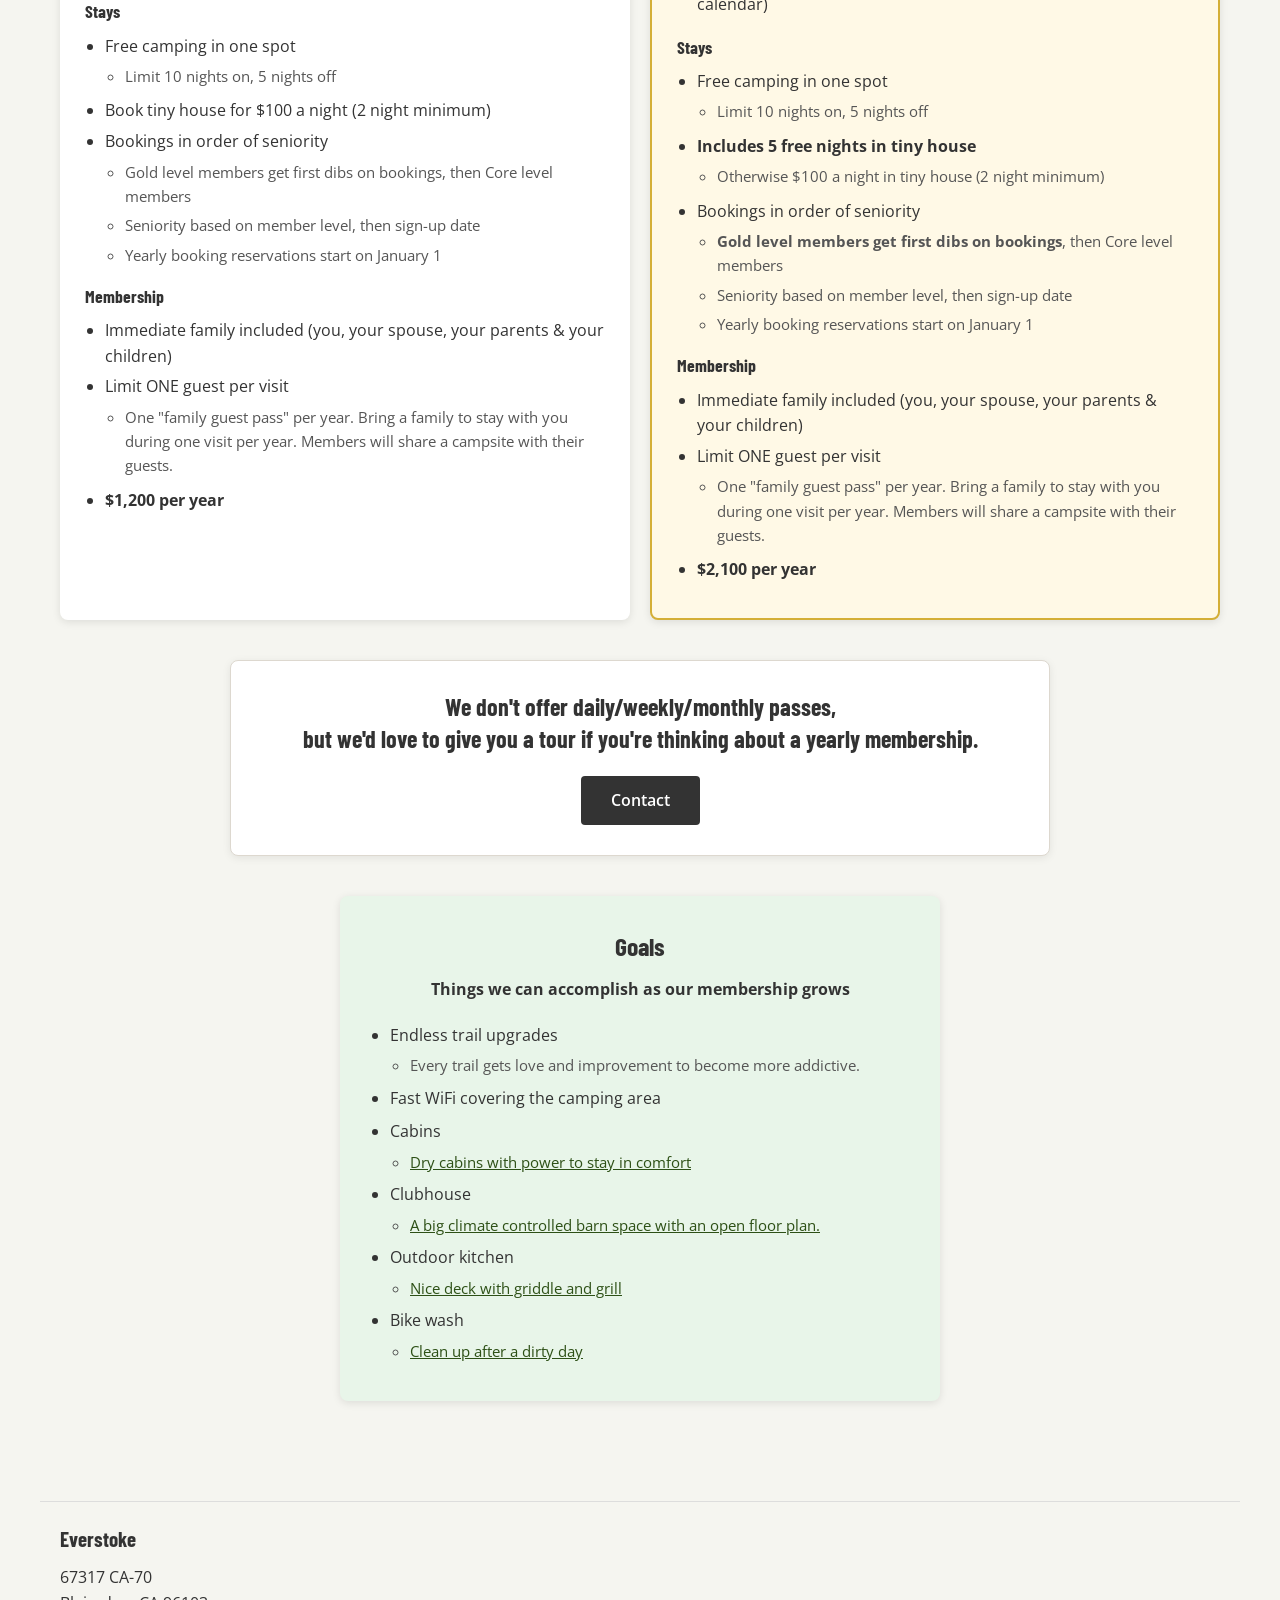
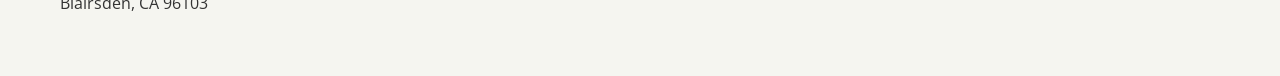
==== commit f0bc59bc: "Remove completed facilities goal" ====
--- a/index.html
+++ b/index.html
@@ -132,9 +132,6 @@
             <h3>Goals</h3>
             <p><strong>Things we can accomplish as our membership grows</strong></p>
             <ul>
-                <li>Showers, toilets and laundry
-                    <ul><li>On track for 2026</li></ul>
-                </li>
                 <li>Endless trail upgrades
                     <ul><li>Every trail gets love and improvement to become more addictive.</li></ul>
                 </li>
